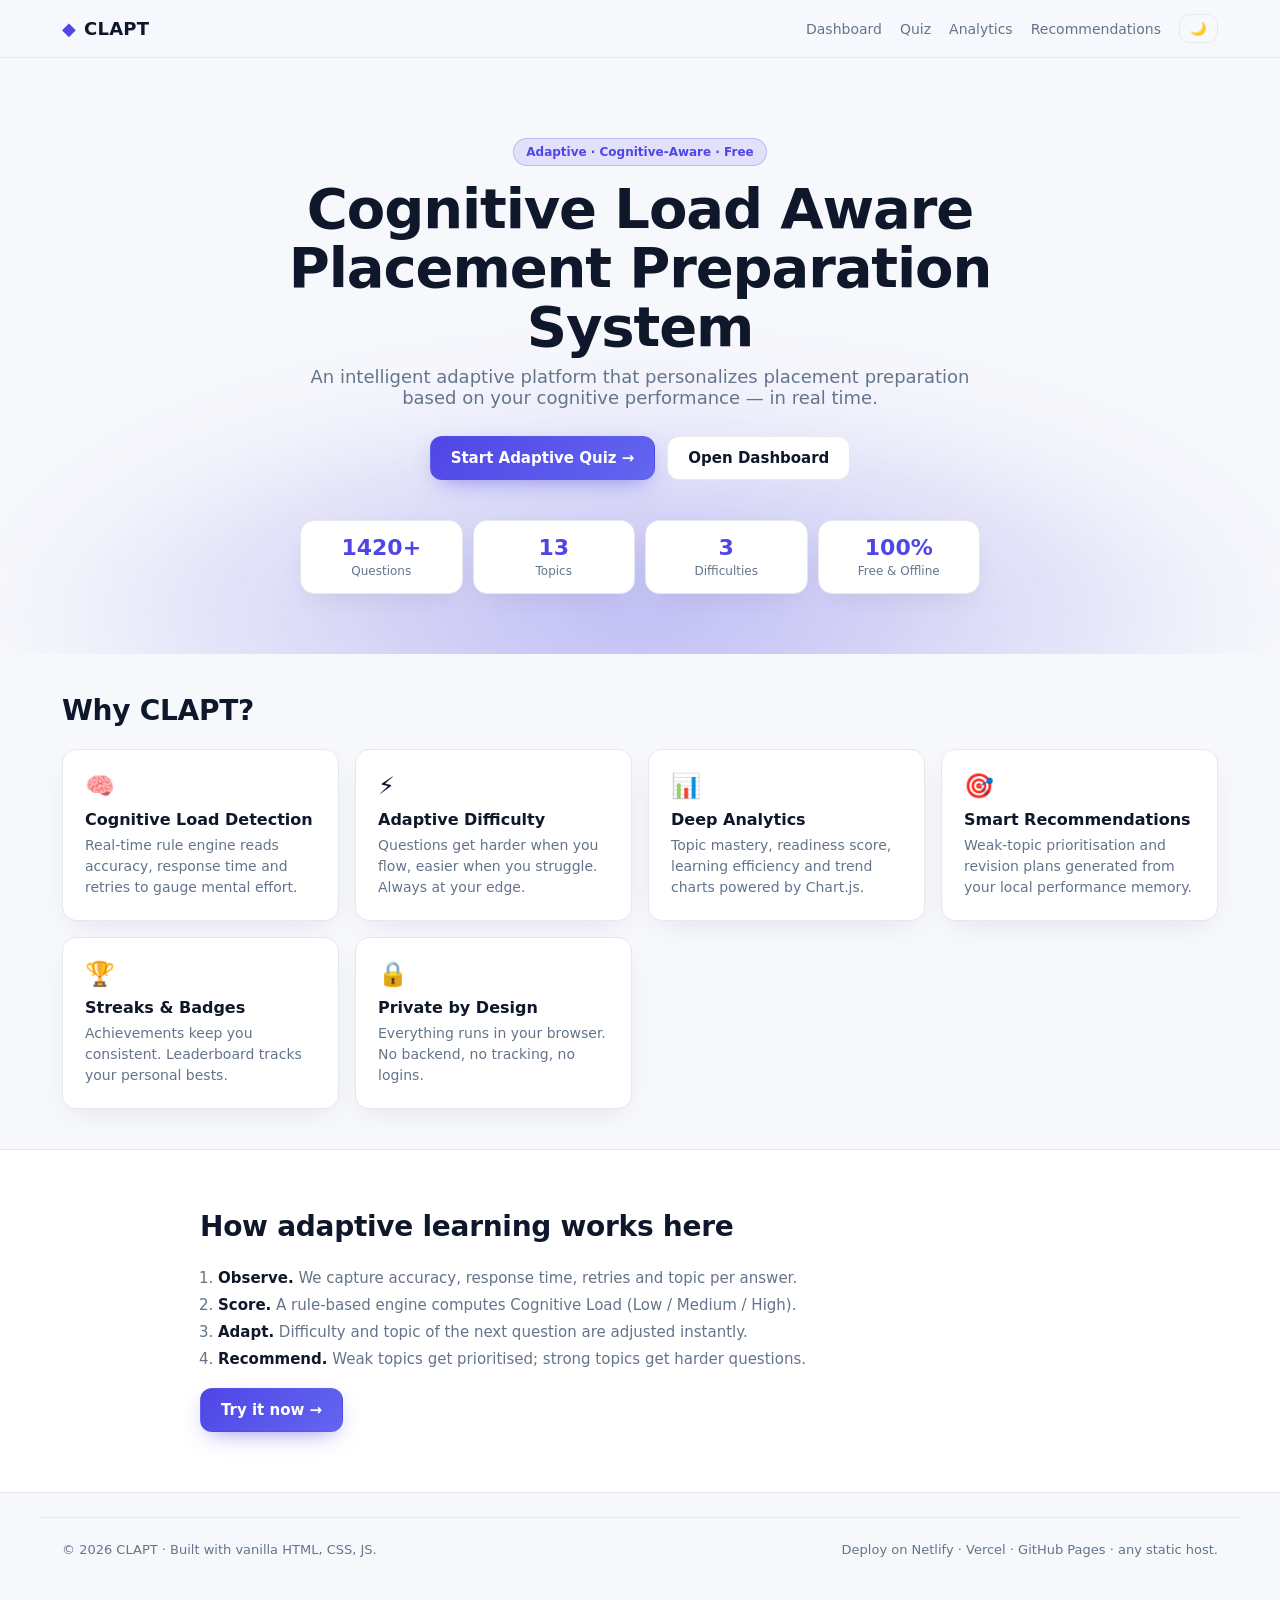
==== clapt-system/index.html @ 55b76a5d "Add files via upload" ====
<!DOCTYPE html>
<html lang="en">
<head>
<meta charset="UTF-8" />
<meta name="viewport" content="width=device-width, initial-scale=1.0"/>
<title>CLAPT — Cognitive Load Aware Placement Preparation</title>
<meta name="description" content="An intelligent adaptive platform that personalizes placement preparation based on cognitive performance."/>
<link rel="stylesheet" href="style.css"/>
</head>
<body>
<nav class="nav">
  <div class="nav-inner">
    <a href="index.html" class="brand"><span class="logo">◆</span> CLAPT</a>
    <div class="nav-links">
      <a href="pages/dashboard.html">Dashboard</a>
      <a href="pages/quiz.html">Quiz</a>
      <a href="pages/analytics.html">Analytics</a>
      <a href="pages/recommendations.html">Recommendations</a>
      <button id="themeToggle" class="ghost-btn" title="Toggle theme">🌙</button>
    </div>
  </div>
</nav>

<header class="hero">
  <div class="hero-inner">
    <div class="badge-pill">Adaptive · Cognitive-Aware · Free</div>
    <h1>Cognitive Load Aware Placement Preparation System</h1>
    <p class="subtitle">An intelligent adaptive platform that personalizes placement preparation based on your cognitive performance — in real time.</p>
    <div class="cta-row">
      <a href="pages/quiz.html" class="btn primary">Start Adaptive Quiz →</a>
      <a href="pages/dashboard.html" class="btn ghost">Open Dashboard</a>
    </div>
    <div class="stats">
      <div><b id="statQ">1300+</b><span>Questions</span></div>
      <div><b id="statT">12</b><span>Topics</span></div>
      <div><b id="statD">3</b><span>Difficulties</span></div>
      <div><b>100%</b><span>Free & Offline</span></div>
    </div>
  </div>
  <div class="hero-glow"></div>
</header>

<section class="features">
  <h2>Why CLAPT?</h2>
  <div class="grid">
    <div class="card"><div class="ic">🧠</div><h3>Cognitive Load Detection</h3><p>Real-time rule engine reads accuracy, response time and retries to gauge mental effort.</p></div>
    <div class="card"><div class="ic">⚡</div><h3>Adaptive Difficulty</h3><p>Questions get harder when you flow, easier when you struggle. Always at your edge.</p></div>
    <div class="card"><div class="ic">📊</div><h3>Deep Analytics</h3><p>Topic mastery, readiness score, learning efficiency and trend charts powered by Chart.js.</p></div>
    <div class="card"><div class="ic">🎯</div><h3>Smart Recommendations</h3><p>Weak-topic prioritisation and revision plans generated from your local performance memory.</p></div>
    <div class="card"><div class="ic">🏆</div><h3>Streaks & Badges</h3><p>Achievements keep you consistent. Leaderboard tracks your personal bests.</p></div>
    <div class="card"><div class="ic">🔒</div><h3>Private by Design</h3><p>Everything runs in your browser. No backend, no tracking, no logins.</p></div>
  </div>
</section>

<section class="explain">
  <div class="explain-inner">
    <h2>How adaptive learning works here</h2>
    <ol>
      <li><b>Observe.</b> We capture accuracy, response time, retries and topic per answer.</li>
      <li><b>Score.</b> A rule-based engine computes Cognitive Load (Low / Medium / High).</li>
      <li><b>Adapt.</b> Difficulty and topic of the next question are adjusted instantly.</li>
      <li><b>Recommend.</b> Weak topics get prioritised; strong topics get harder questions.</li>
    </ol>
    <a href="pages/quiz.html" class="btn primary">Try it now →</a>
  </div>
</section>

<footer class="footer">
  <div>© <span id="yr"></span> CLAPT · Built with vanilla HTML, CSS, JS.</div>
  <div class="muted">Deploy on Netlify · Vercel · GitHub Pages · any static host.</div>
</footer>

<script src="data/questions.js"></script>
<script src="js/storage.js"></script>
<script src="app.js"></script>
</body>
</html>
---- clapt-system/style.css ----
:root{
  --bg:#f7f8fc; --surface:#ffffff; --text:#0f172a; --muted:#64748b;
  --primary:#4f46e5; --primary-2:#6366f1; --accent:#06b6d4;
  --border:#e6e8f0; --success:#10b981; --warn:#f59e0b; --danger:#ef4444;
  --shadow:0 10px 30px -12px rgba(15,23,42,.12);
  --radius:14px;
}
[data-theme="dark"]{
  --bg:#0b1020; --surface:#121833; --text:#e6e8f5; --muted:#94a3b8;
  --primary:#818cf8; --primary-2:#a5b4fc; --accent:#22d3ee;
  --border:#1f2747; --shadow:0 10px 30px -12px rgba(0,0,0,.6);
}
*{box-sizing:border-box}
html,body{margin:0;padding:0;background:var(--bg);color:var(--text);font-family:Inter,ui-sans-serif,system-ui,-apple-system,Segoe UI,Roboto,sans-serif;-webkit-font-smoothing:antialiased}
a{color:inherit;text-decoration:none}
img{max-width:100%}

/* NAV */
.nav{position:sticky;top:0;z-index:50;backdrop-filter:saturate(160%) blur(12px);background:color-mix(in oklab, var(--bg) 75%, transparent);border-bottom:1px solid var(--border)}
.nav-inner{max-width:1200px;margin:0 auto;display:flex;align-items:center;justify-content:space-between;padding:14px 22px}
.brand{font-weight:700;font-size:18px;letter-spacing:.2px;display:flex;align-items:center;gap:8px}
.brand .logo{color:var(--primary)}
.nav-links{display:flex;gap:18px;align-items:center}
.nav-links a{color:var(--muted);font-weight:500;font-size:14px;transition:color .15s}
.nav-links a:hover{color:var(--text)}
.ghost-btn{background:transparent;border:1px solid var(--border);border-radius:10px;padding:6px 10px;cursor:pointer;color:var(--text)}

/* HERO */
.hero{position:relative;overflow:hidden;padding:80px 22px 60px;text-align:center}
.hero-inner{max-width:880px;margin:0 auto;position:relative;z-index:1}
.hero h1{font-size:clamp(32px,5vw,56px);line-height:1.05;margin:14px 0 10px;letter-spacing:-.02em}
.subtitle{color:var(--muted);font-size:18px;max-width:680px;margin:0 auto 28px}
.badge-pill{display:inline-block;padding:6px 12px;border-radius:999px;background:color-mix(in oklab,var(--primary) 12%,transparent);color:var(--primary);font-size:12px;font-weight:600;border:1px solid color-mix(in oklab,var(--primary) 25%,transparent)}
.cta-row{display:flex;gap:12px;justify-content:center;flex-wrap:wrap}
.btn{display:inline-flex;align-items:center;justify-content:center;padding:12px 20px;border-radius:12px;font-weight:600;font-size:15px;border:1px solid transparent;cursor:pointer;transition:transform .12s ease,box-shadow .15s ease,background .15s}
.btn:hover{transform:translateY(-1px)}
.btn.primary{background:linear-gradient(135deg,var(--primary),var(--primary-2));color:#fff;box-shadow:0 8px 24px -10px color-mix(in oklab,var(--primary) 70%,transparent)}
.btn.ghost{background:var(--surface);border-color:var(--border);color:var(--text)}
.btn.danger{background:var(--danger);color:#fff}
.stats{margin-top:40px;display:grid;grid-template-columns:repeat(4,1fr);gap:10px;max-width:680px;margin-left:auto;margin-right:auto}
.stats>div{background:var(--surface);border:1px solid var(--border);border-radius:var(--radius);padding:14px;box-shadow:var(--shadow)}
.stats b{display:block;font-size:22px;color:var(--primary)}
.stats span{font-size:12px;color:var(--muted)}
.hero-glow{position:absolute;inset:auto 0 -200px 0;height:480px;background:radial-gradient(closest-side,color-mix(in oklab,var(--primary) 35%,transparent),transparent);filter:blur(40px);pointer-events:none}

/* FEATURES */
.features{max-width:1200px;margin:40px auto;padding:0 22px}
.features h2,.explain h2{font-size:28px;letter-spacing:-.01em;margin:0 0 22px}
.grid{display:grid;grid-template-columns:repeat(auto-fit,minmax(260px,1fr));gap:16px}
.card{background:var(--surface);border:1px solid var(--border);border-radius:var(--radius);padding:22px;box-shadow:var(--shadow);transition:transform .15s ease,border-color .15s}
.card:hover{transform:translateY(-3px);border-color:color-mix(in oklab,var(--primary) 40%,var(--border))}
.card .ic{font-size:24px;margin-bottom:10px}
.card h3{margin:0 0 6px;font-size:16px}
.card p{margin:0;color:var(--muted);font-size:14px;line-height:1.5}

/* EXPLAIN */
.explain{background:var(--surface);border-top:1px solid var(--border);border-bottom:1px solid var(--border);padding:60px 22px;margin-top:40px}
.explain-inner{max-width:880px;margin:0 auto}
.explain ol{padding-left:18px;color:var(--muted);font-size:15px;line-height:1.8}
.explain ol b{color:var(--text)}

/* FOOTER */
.footer{max-width:1200px;margin:24px auto;padding:24px 22px;display:flex;justify-content:space-between;flex-wrap:wrap;gap:8px;color:var(--muted);font-size:13px;border-top:1px solid var(--border)}
.muted{color:var(--muted)}

/* DASH */
.page{max-width:1200px;margin:30px auto;padding:0 22px}
.page-title{font-size:28px;margin:0 0 6px;letter-spacing:-.01em}
.page-sub{color:var(--muted);margin:0 0 22px}
.kpi-grid{display:grid;grid-template-columns:repeat(auto-fit,minmax(200px,1fr));gap:14px;margin-bottom:22px}
.kpi{background:var(--surface);border:1px solid var(--border);border-radius:var(--radius);padding:18px;box-shadow:var(--shadow)}
.kpi .lbl{color:var(--muted);font-size:12px;text-transform:uppercase;letter-spacing:.06em}
.kpi .val{font-size:26px;font-weight:700;margin-top:6px}
.kpi .sub{color:var(--muted);font-size:12px;margin-top:4px}
.panels{display:grid;grid-template-columns:1.4fr 1fr;gap:16px}
@media(max-width:900px){.panels{grid-template-columns:1fr}}
.panel{background:var(--surface);border:1px solid var(--border);border-radius:var(--radius);padding:18px;box-shadow:var(--shadow)}
.panel h3{margin:0 0 12px;font-size:16px}
.list{display:flex;flex-direction:column;gap:8px}
.list .row{display:flex;justify-content:space-between;align-items:center;padding:10px 12px;border:1px solid var(--border);border-radius:10px;background:color-mix(in oklab,var(--bg) 60%,transparent)}
.list .row b{font-weight:600}
.tag{display:inline-block;font-size:11px;padding:3px 8px;border-radius:999px;background:color-mix(in oklab,var(--primary) 15%,transparent);color:var(--primary);font-weight:600}
.tag.easy{background:color-mix(in oklab,var(--success) 15%,transparent);color:var(--success)}
.tag.medium{background:color-mix(in oklab,var(--warn) 18%,transparent);color:var(--warn)}
.tag.hard{background:color-mix(in oklab,var(--danger) 15%,transparent);color:var(--danger)}
.bar{height:8px;background:color-mix(in oklab,var(--bg) 70%,transparent);border-radius:999px;overflow:hidden;border:1px solid var(--border)}
.bar>span{display:block;height:100%;background:linear-gradient(90deg,var(--primary),var(--accent));transition:width .4s}
.meter{display:flex;align-items:center;gap:10px}
.meter .lbl{min-width:120px;font-size:13px;color:var(--muted)}

/* QUIZ */
.quiz-shell{max-width:880px;margin:30px auto;padding:0 22px}
.quiz-top{display:flex;justify-content:space-between;align-items:center;margin-bottom:14px;gap:12px;flex-wrap:wrap}
.quiz-top .meta{display:flex;gap:8px;align-items:center;flex-wrap:wrap}
.quiz-top .timer{font-variant-numeric:tabular-nums;font-weight:700;background:var(--surface);border:1px solid var(--border);padding:8px 12px;border-radius:10px}
.progress{height:6px;background:var(--border);border-radius:999px;overflow:hidden;margin-bottom:14px}
.progress>span{display:block;height:100%;background:linear-gradient(90deg,var(--primary),var(--accent));transition:width .3s}
.q-card{background:var(--surface);border:1px solid var(--border);border-radius:var(--radius);padding:24px;box-shadow:var(--shadow)}
.q-text{font-size:18px;font-weight:600;margin:0 0 16px;line-height:1.45}
.opts{display:grid;gap:10px}
.opt{display:flex;align-items:center;gap:10px;padding:12px 14px;border:1px solid var(--border);border-radius:12px;cursor:pointer;background:var(--bg);transition:all .15s;font-size:15px}
.opt:hover{border-color:var(--primary)}
.opt.selected{border-color:var(--primary);background:color-mix(in oklab,var(--primary) 10%,transparent)}
.opt.correct{border-color:var(--success);background:color-mix(in oklab,var(--success) 12%,transparent)}
.opt.wrong{border-color:var(--danger);background:color-mix(in oklab,var(--danger) 12%,transparent)}
.opt .dot{width:18px;height:18px;border-radius:50%;border:2px solid var(--border);flex:0 0 auto}
.opt.selected .dot{border-color:var(--primary);background:var(--primary)}
.q-actions{display:flex;justify-content:space-between;gap:10px;margin-top:18px;flex-wrap:wrap}
.hint{margin-top:12px;padding:10px 12px;border-left:3px solid var(--primary);background:color-mix(in oklab,var(--primary) 8%,transparent);border-radius:8px;font-size:14px;color:var(--text)}
.cog-meter{margin-top:14px;display:flex;gap:8px;align-items:center}
.cog-pill{padding:6px 10px;border-radius:999px;font-size:12px;font-weight:700}
.cog-low{background:color-mix(in oklab,var(--success) 18%,transparent);color:var(--success)}
.cog-med{background:color-mix(in oklab,var(--warn) 22%,transparent);color:var(--warn)}
.cog-high{background:color-mix(in oklab,var(--danger) 18%,transparent);color:var(--danger)}

/* TOAST */
.toast-wrap{position:fixed;right:18px;bottom:18px;display:flex;flex-direction:column;gap:8px;z-index:99}
.toast{background:var(--surface);border:1px solid var(--border);box-shadow:var(--shadow);padding:12px 14px;border-radius:10px;font-size:14px;min-width:220px;animation:in .25s ease}
.toast.success{border-left:4px solid var(--success)}
.toast.error{border-left:4px solid var(--danger)}
.toast.info{border-left:4px solid var(--primary)}
@keyframes in{from{opacity:0;transform:translateY(8px)}to{opacity:1;transform:none}}

/* tables */
.table{width:100%;border-collapse:collapse;font-size:14px}
.table th,.table td{text-align:left;padding:10px 12px;border-bottom:1px solid var(--border)}
.table th{color:var(--muted);font-weight:600;font-size:12px;text-transform:uppercase;letter-spacing:.04em}
.table tr:hover td{background:color-mix(in oklab,var(--bg) 50%,transparent)}

.empty{padding:30px;text-align:center;color:var(--muted)}
.center{display:flex;align-items:center;justify-content:center}
.search{width:100%;padding:10px 12px;border:1px solid var(--border);border-radius:10px;background:var(--bg);color:var(--text);outline:none}
.search:focus{border-color:var(--primary)}
.flex-between{display:flex;justify-content:space-between;align-items:center;gap:10px;flex-wrap:wrap}
.badge-list{display:flex;gap:8px;flex-wrap:wrap}
.achv{padding:8px 12px;border:1px solid var(--border);border-radius:999px;background:var(--surface);font-size:13px;display:flex;gap:8px;align-items:center}
.achv .em{font-size:16px}
.review-q{padding:14px;border:1px solid var(--border);border-radius:12px;margin-bottom:10px;background:var(--surface)}
.review-q .qh{display:flex;justify-content:space-between;gap:10px;margin-bottom:6px}
.review-q .ans{font-size:13px;color:var(--muted);margin-top:6px}
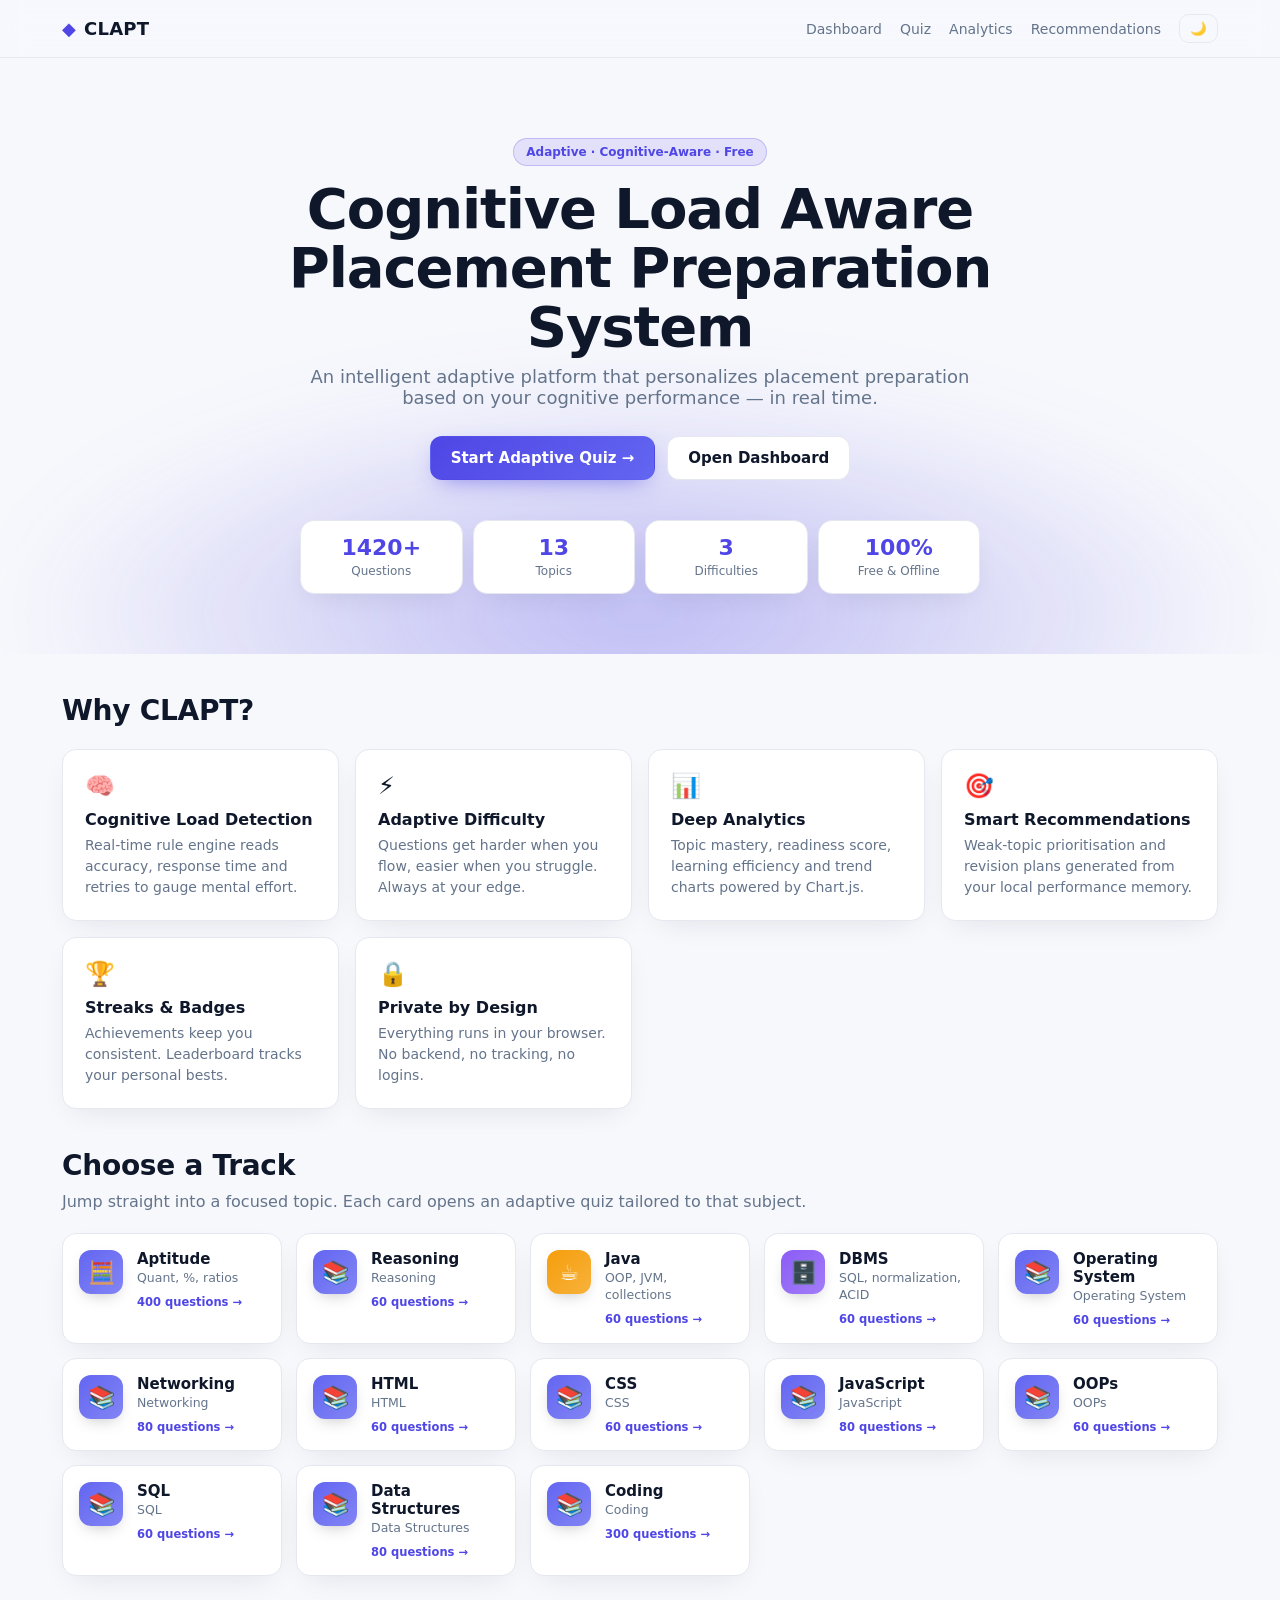
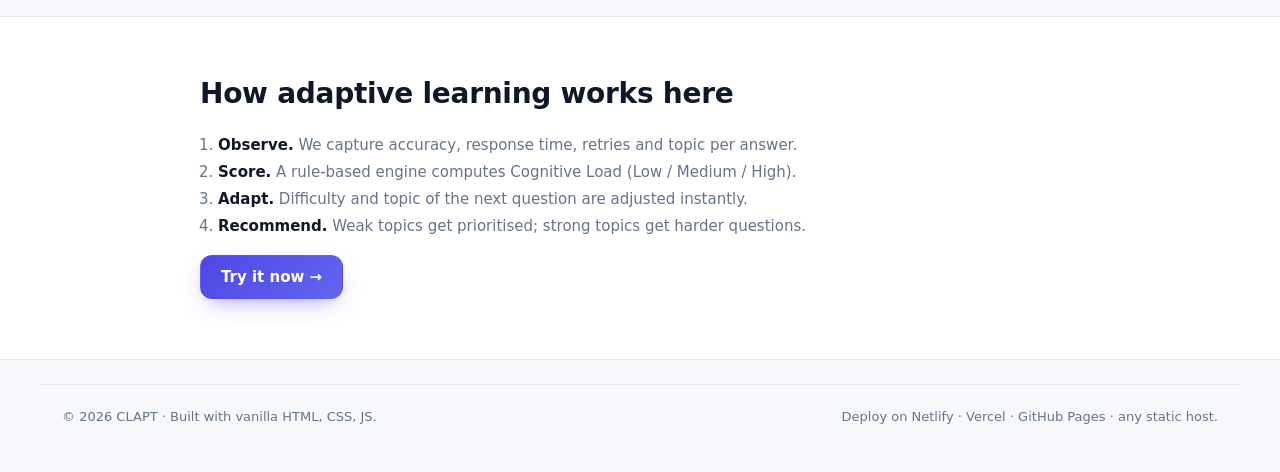
==== commit 033902f0: "Add files via upload" ====
--- a/clapt-system/index.html
+++ b/clapt-system/index.html
@@ -52,6 +52,12 @@
   </div>
 </section>
 
+<section class="features" id="tracks">
+  <h2>Choose a Track</h2>
+  <p class="muted" style="margin:-12px 0 22px">Jump straight into a focused topic. Each card opens an adaptive quiz tailored to that subject.</p>
+  <div id="homeTopicGrid" class="topic-grid"></div>
+</section>
+
 <section class="explain">
   <div class="explain-inner">
     <h2>How adaptive learning works here</h2>
--- a/clapt-system/style.css
+++ b/clapt-system/style.css
@@ -138,3 +138,14 @@
 .review-q{padding:14px;border:1px solid var(--border);border-radius:12px;margin-bottom:10px;background:var(--surface)}
 .review-q .qh{display:flex;justify-content:space-between;gap:10px;margin-bottom:6px}
 .review-q .ans{font-size:13px;color:var(--muted);margin-top:6px}
+
+/* TOPIC GRID (landing & quiz start) */
+.topic-grid{display:grid;grid-template-columns:repeat(auto-fill,minmax(220px,1fr));gap:14px}
+.topic-card{display:flex;gap:14px;align-items:flex-start;text-align:left;padding:16px;background:var(--surface);border:1.5px solid var(--border);border-radius:var(--radius);box-shadow:var(--shadow);cursor:pointer;font-family:inherit;color:var(--text);transition:transform .15s ease,border-color .15s ease,box-shadow .15s ease;text-decoration:none;width:100%}
+.topic-card:hover{transform:translateY(-3px);border-color:color-mix(in oklab,var(--primary) 50%,var(--border));box-shadow:0 14px 32px -14px color-mix(in oklab,var(--primary) 35%,transparent)}
+.topic-card.active{border-color:var(--primary);box-shadow:0 0 0 3px color-mix(in oklab,var(--primary) 18%,transparent),var(--shadow)}
+.tc-icon{flex:0 0 44px;width:44px;height:44px;border-radius:12px;display:flex;align-items:center;justify-content:center;font-size:22px;color:#fff;box-shadow:0 6px 16px -6px rgba(0,0,0,.25)}
+.tc-body{flex:1;min-width:0}
+.tc-title{font-weight:700;font-size:15px;margin-bottom:2px}
+.tc-desc{color:var(--muted);font-size:12.5px;line-height:1.35}
+.tc-meta{margin-top:8px;font-size:11.5px;color:var(--primary);font-weight:600}
